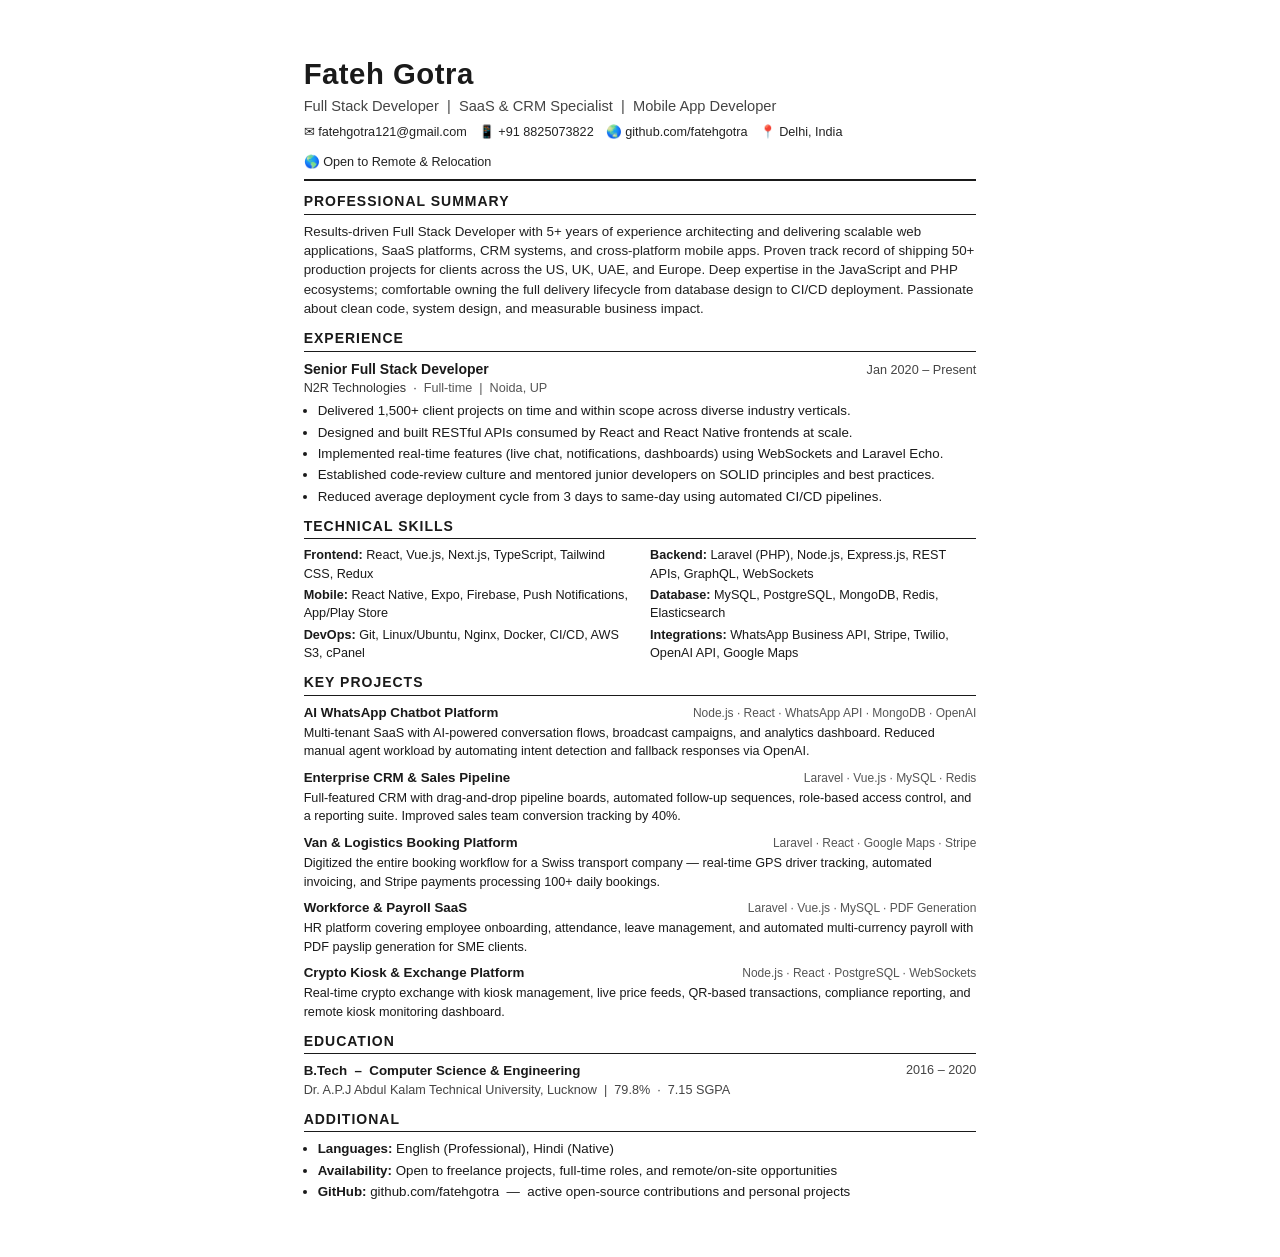
==== resume-source.html @ 2e9ee9f5 "Deploy portfolio to root" ====
<!DOCTYPE html>
<html lang="en">
<head>
<meta charset="UTF-8">
<meta name="viewport" content="width=device-width, initial-scale=1.0">
<title>Fateh Gotra – Full Stack Developer</title>
<style>
  * { margin: 0; padding: 0; box-sizing: border-box; }
  body {
    font-family: 'Arial', sans-serif;
    font-size: 10.5pt;
    color: #1a1a1a;
    line-height: 1.45;
    background: #fff;
  }
  .page {
    width: 210mm;
    min-height: 297mm;
    margin: 0 auto;
    padding: 14mm 16mm 12mm 16mm;
  }

  /* HEADER */
  .header { border-bottom: 2px solid #1a1a1a; padding-bottom: 8px; margin-bottom: 10px; }
  .name { font-size: 22pt; font-weight: 700; letter-spacing: 0.5px; }
  .title { font-size: 11pt; color: #444; margin-top: 1px; }
  .contact-row {
    display: flex;
    flex-wrap: wrap;
    gap: 12px;
    margin-top: 5px;
    font-size: 9.5pt;
    color: #222;
  }
  .contact-row span { display: flex; align-items: center; gap: 4px; }

  /* SECTION */
  .section { margin-bottom: 10px; }
  .section-title {
    font-size: 10.5pt;
    font-weight: 700;
    text-transform: uppercase;
    letter-spacing: 1px;
    border-bottom: 1px solid #1a1a1a;
    padding-bottom: 2px;
    margin-bottom: 7px;
  }

  /* SUMMARY */
  .summary p { font-size: 10pt; color: #222; }

  /* EXPERIENCE */
  .job { margin-bottom: 9px; }
  .job-header { display: flex; justify-content: space-between; align-items: baseline; }
  .job-title { font-weight: 700; font-size: 10.5pt; }
  .job-period { font-size: 9.5pt; color: #444; white-space: nowrap; }
  .job-company { font-size: 9.5pt; color: #333; margin-bottom: 4px; }
  .job-company em { font-style: normal; color: #555; }
  ul { padding-left: 14px; }
  ul li { margin-bottom: 2px; font-size: 10pt; }

  /* SKILLS */
  .skills-grid { display: grid; grid-template-columns: 1fr 1fr; gap: 3px 20px; }
  .skill-row { font-size: 9.5pt; }
  .skill-cat { font-weight: 700; display: inline; }

  /* PROJECTS */
  .project { margin-bottom: 7px; }
  .project-header { display: flex; justify-content: space-between; align-items: baseline; }
  .project-name { font-weight: 700; font-size: 10pt; }
  .project-tech { font-size: 9pt; color: #555; }
  .project p { font-size: 9.5pt; margin-top: 2px; }

  /* EDUCATION / EXTRAS */
  .edu-row { display: flex; justify-content: space-between; }
  .edu-title { font-weight: 700; font-size: 10pt; }
  .edu-year { font-size: 9.5pt; color: #444; }
  .edu-sub { font-size: 9.5pt; color: #444; }

  @media print {
    body { -webkit-print-color-adjust: exact; print-color-adjust: exact; }
    .page { padding: 12mm 15mm; }
  }
</style>
</head>
<body>
<div class="page">

  <!-- HEADER -->
  <div class="header">
    <div class="name">Fateh Gotra</div>
    <div class="title">Full Stack Developer &nbsp;|&nbsp; SaaS &amp; CRM Specialist &nbsp;|&nbsp; Mobile App Developer</div>
    <div class="contact-row">
      <span>&#9993; fatehgotra121@gmail.com</span>
      <span>&#128241; +91 8825073822</span>
      <span>&#127759; github.com/fatehgotra</span>
      <span>&#128205; Delhi, India</span>
      <span>&#127758; Open to Remote &amp; Relocation</span>
    </div>
  </div>

  <!-- SUMMARY -->
  <div class="section summary">
    <div class="section-title">Professional Summary</div>
    <p>
      Results-driven Full Stack Developer with 5+ years of experience architecting and delivering scalable web applications,
      SaaS platforms, CRM systems, and cross-platform mobile apps. Proven track record of shipping 50+ production projects
      for clients across the US, UK, UAE, and Europe. Deep expertise in the JavaScript and PHP ecosystems; comfortable
      owning the full delivery lifecycle from database design to CI/CD deployment. Passionate about clean code, system
      design, and measurable business impact.
    </p>
  </div>

  <!-- EXPERIENCE -->
  <div class="section">
    <div class="section-title">Experience</div>

    <div class="job">
      <div class="job-header">
        <span class="job-title">Senior Full Stack Developer</span>
        <span class="job-period">Jan 2020 – Present</span>
      </div>
      <div class="job-company">N2R Technologies &nbsp;·&nbsp; <em>Full-time &nbsp;|&nbsp; Noida, UP</em></div>
      <ul>
        <li>Delivered 1,500+ client projects on time and within scope across diverse industry verticals.</li>
        <li>Designed and built RESTful APIs consumed by React and React Native frontends at scale.</li>
        <li>Implemented real-time features (live chat, notifications, dashboards) using WebSockets and Laravel Echo.</li>
        <li>Established code-review culture and mentored junior developers on SOLID principles and best practices.</li>
        <li>Reduced average deployment cycle from 3 days to same-day using automated CI/CD pipelines.</li>
      </ul>
    </div>

  </div>

  <!-- SKILLS -->
  <div class="section">
    <div class="section-title">Technical Skills</div>
    <div class="skills-grid">
      <div class="skill-row"><span class="skill-cat">Frontend:</span> React, Vue.js, Next.js, TypeScript, Tailwind CSS, Redux</div>
      <div class="skill-row"><span class="skill-cat">Backend:</span> Laravel (PHP), Node.js, Express.js, REST APIs, GraphQL, WebSockets</div>
      <div class="skill-row"><span class="skill-cat">Mobile:</span> React Native, Expo, Firebase, Push Notifications, App/Play Store</div>
      <div class="skill-row"><span class="skill-cat">Database:</span> MySQL, PostgreSQL, MongoDB, Redis, Elasticsearch</div>
      <div class="skill-row"><span class="skill-cat">DevOps:</span> Git, Linux/Ubuntu, Nginx, Docker, CI/CD, AWS S3, cPanel</div>
      <div class="skill-row"><span class="skill-cat">Integrations:</span> WhatsApp Business API, Stripe, Twilio, OpenAI API, Google Maps</div>
    </div>
  </div>

  <!-- KEY PROJECTS -->
  <div class="section">
    <div class="section-title">Key Projects</div>

    <div class="project">
      <div class="project-header">
        <span class="project-name">AI WhatsApp Chatbot Platform</span>
        <span class="project-tech">Node.js · React · WhatsApp API · MongoDB · OpenAI</span>
      </div>
      <p>Multi-tenant SaaS with AI-powered conversation flows, broadcast campaigns, and analytics dashboard. Reduced manual agent workload by automating intent detection and fallback responses via OpenAI.</p>
    </div>

    <div class="project">
      <div class="project-header">
        <span class="project-name">Enterprise CRM &amp; Sales Pipeline</span>
        <span class="project-tech">Laravel · Vue.js · MySQL · Redis</span>
      </div>
      <p>Full-featured CRM with drag-and-drop pipeline boards, automated follow-up sequences, role-based access control, and a reporting suite. Improved sales team conversion tracking by 40%.</p>
    </div>

    <div class="project">
      <div class="project-header">
        <span class="project-name">Van &amp; Logistics Booking Platform</span>
        <span class="project-tech">Laravel · React · Google Maps · Stripe</span>
      </div>
      <p>Digitized the entire booking workflow for a Swiss transport company — real-time GPS driver tracking, automated invoicing, and Stripe payments processing 100+ daily bookings.</p>
    </div>

    <div class="project">
      <div class="project-header">
        <span class="project-name">Workforce &amp; Payroll SaaS</span>
        <span class="project-tech">Laravel · Vue.js · MySQL · PDF Generation</span>
      </div>
      <p>HR platform covering employee onboarding, attendance, leave management, and automated multi-currency payroll with PDF payslip generation for SME clients.</p>
    </div>

    <div class="project">
      <div class="project-header">
        <span class="project-name">Crypto Kiosk &amp; Exchange Platform</span>
        <span class="project-tech">Node.js · React · PostgreSQL · WebSockets</span>
      </div>
      <p>Real-time crypto exchange with kiosk management, live price feeds, QR-based transactions, compliance reporting, and remote kiosk monitoring dashboard.</p>
    </div>
  </div>

  <!-- EDUCATION -->
  <div class="section">
    <div class="section-title">Education</div>
    <div class="edu-row">
      <span class="edu-title">B.Tech &nbsp;–&nbsp; Computer Science &amp; Engineering</span>
      <span class="edu-year">2016 – 2020</span>
    </div>
    <div class="edu-sub">Dr. A.P.J Abdul Kalam Technical University, Lucknow &nbsp;|&nbsp; 79.8% &nbsp;·&nbsp; 7.15 SGPA</div>
  </div>

  <!-- ADDITIONAL -->
  <div class="section">
    <div class="section-title">Additional</div>
    <ul>
      <li><strong>Languages:</strong> English (Professional), Hindi (Native)</li>
      <li><strong>Availability:</strong> Open to freelance projects, full-time roles, and remote/on-site opportunities</li>
      <li><strong>GitHub:</strong> github.com/fatehgotra &nbsp;—&nbsp; active open-source contributions and personal projects</li>
    </ul>
  </div>

</div>
</body>
</html>
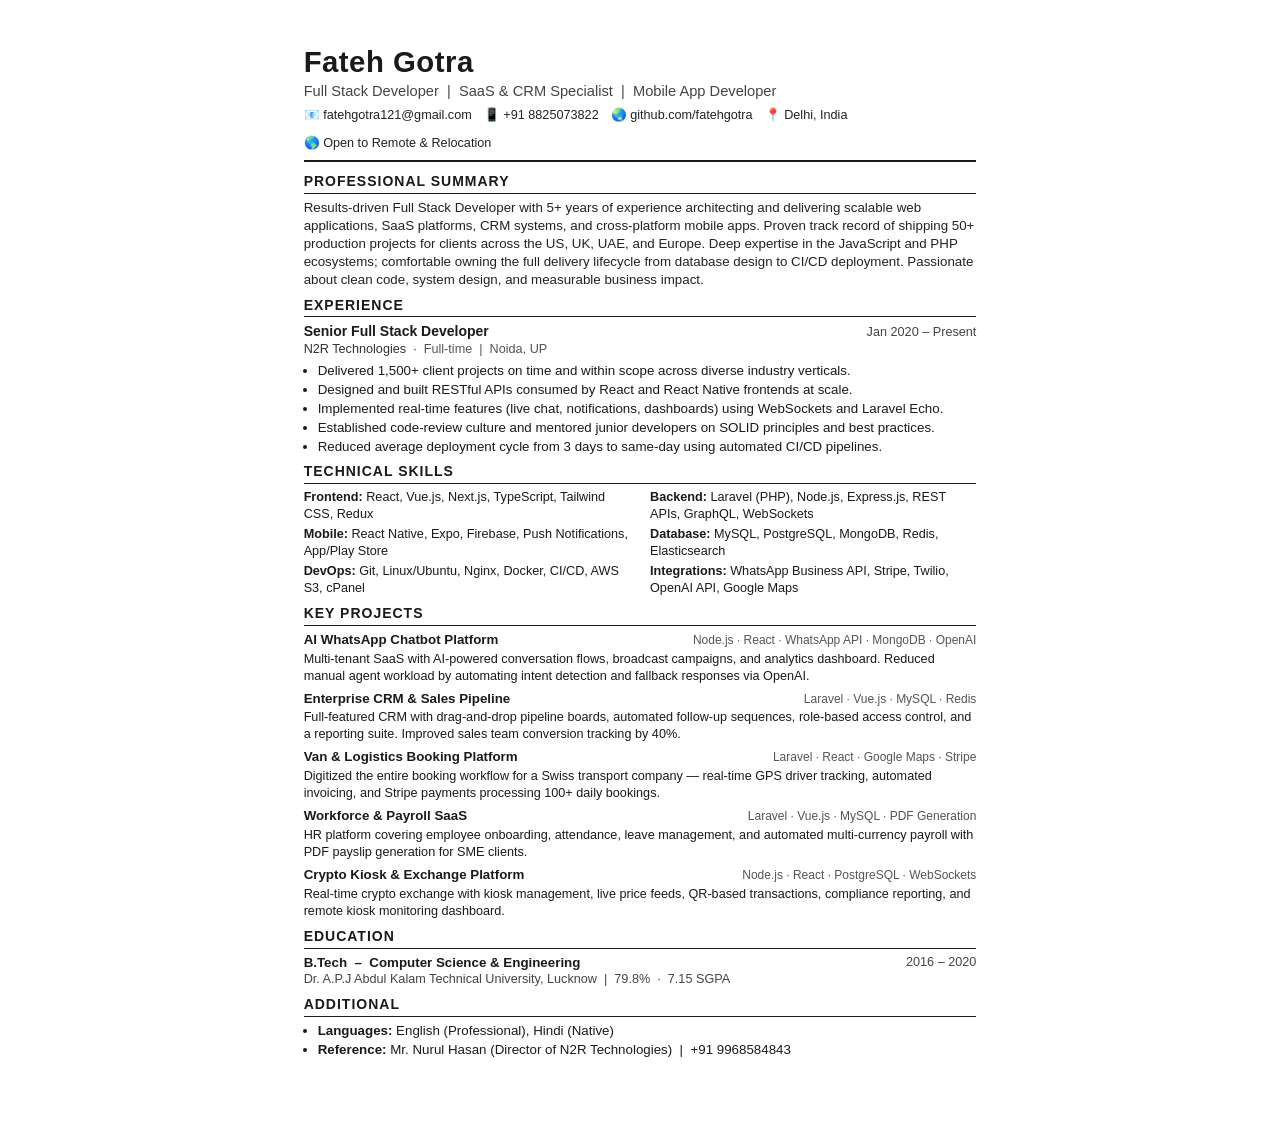
==== commit 47b01ab5: "Deploy portfolio build to GitHub Pages (main root)" ====
--- a/resume-source.html
+++ b/resume-source.html
@@ -10,14 +10,14 @@
     font-family: 'Arial', sans-serif;
     font-size: 10.5pt;
     color: #1a1a1a;
-    line-height: 1.45;
+    line-height: 1.34;
     background: #fff;
   }
   .page {
     width: 210mm;
     min-height: 297mm;
     margin: 0 auto;
-    padding: 14mm 16mm 12mm 16mm;
+    padding: 11mm 16mm 10mm 16mm;
   }
 
   /* HEADER */
@@ -35,7 +35,7 @@
   .contact-row span { display: flex; align-items: center; gap: 4px; }
 
   /* SECTION */
-  .section { margin-bottom: 10px; }
+  .section { margin-bottom: 7px; }
   .section-title {
     font-size: 10.5pt;
     font-weight: 700;
@@ -43,21 +43,21 @@
     letter-spacing: 1px;
     border-bottom: 1px solid #1a1a1a;
     padding-bottom: 2px;
-    margin-bottom: 7px;
+    margin-bottom: 5px;
   }
 
   /* SUMMARY */
   .summary p { font-size: 10pt; color: #222; }
 
   /* EXPERIENCE */
-  .job { margin-bottom: 9px; }
+  .job { margin-bottom: 6px; }
   .job-header { display: flex; justify-content: space-between; align-items: baseline; }
   .job-title { font-weight: 700; font-size: 10.5pt; }
   .job-period { font-size: 9.5pt; color: #444; white-space: nowrap; }
   .job-company { font-size: 9.5pt; color: #333; margin-bottom: 4px; }
   .job-company em { font-style: normal; color: #555; }
   ul { padding-left: 14px; }
-  ul li { margin-bottom: 2px; font-size: 10pt; }
+  ul li { margin-bottom: 1px; font-size: 10pt; }
 
   /* SKILLS */
   .skills-grid { display: grid; grid-template-columns: 1fr 1fr; gap: 3px 20px; }
@@ -65,7 +65,7 @@
   .skill-cat { font-weight: 700; display: inline; }
 
   /* PROJECTS */
-  .project { margin-bottom: 7px; }
+  .project { margin-bottom: 5px; }
   .project-header { display: flex; justify-content: space-between; align-items: baseline; }
   .project-name { font-weight: 700; font-size: 10pt; }
   .project-tech { font-size: 9pt; color: #555; }
@@ -77,9 +77,10 @@
   .edu-year { font-size: 9.5pt; color: #444; }
   .edu-sub { font-size: 9.5pt; color: #444; }
 
+  @page { size: A4; margin: 0; }
   @media print {
     body { -webkit-print-color-adjust: exact; print-color-adjust: exact; }
-    .page { padding: 12mm 15mm; }
+    .page { padding: 7mm 16mm 7mm 16mm; min-height: auto; }
   }
 </style>
 </head>
@@ -91,7 +92,7 @@
     <div class="name">Fateh Gotra</div>
     <div class="title">Full Stack Developer &nbsp;|&nbsp; SaaS &amp; CRM Specialist &nbsp;|&nbsp; Mobile App Developer</div>
     <div class="contact-row">
-      <span>&#9993; fatehgotra121@gmail.com</span>
+      <span>&#128231; fatehgotra121@gmail.com</span>
       <span>&#128241; +91 8825073822</span>
       <span>&#127759; github.com/fatehgotra</span>
       <span>&#128205; Delhi, India</span>
@@ -205,8 +206,7 @@
     <div class="section-title">Additional</div>
     <ul>
       <li><strong>Languages:</strong> English (Professional), Hindi (Native)</li>
-      <li><strong>Availability:</strong> Open to freelance projects, full-time roles, and remote/on-site opportunities</li>
-      <li><strong>GitHub:</strong> github.com/fatehgotra &nbsp;—&nbsp; active open-source contributions and personal projects</li>
+      <li><strong>Reference:</strong> Mr. Nurul Hasan (Director of N2R Technologies) &nbsp;|&nbsp; +91 9968584843</li>
     </ul>
   </div>
 
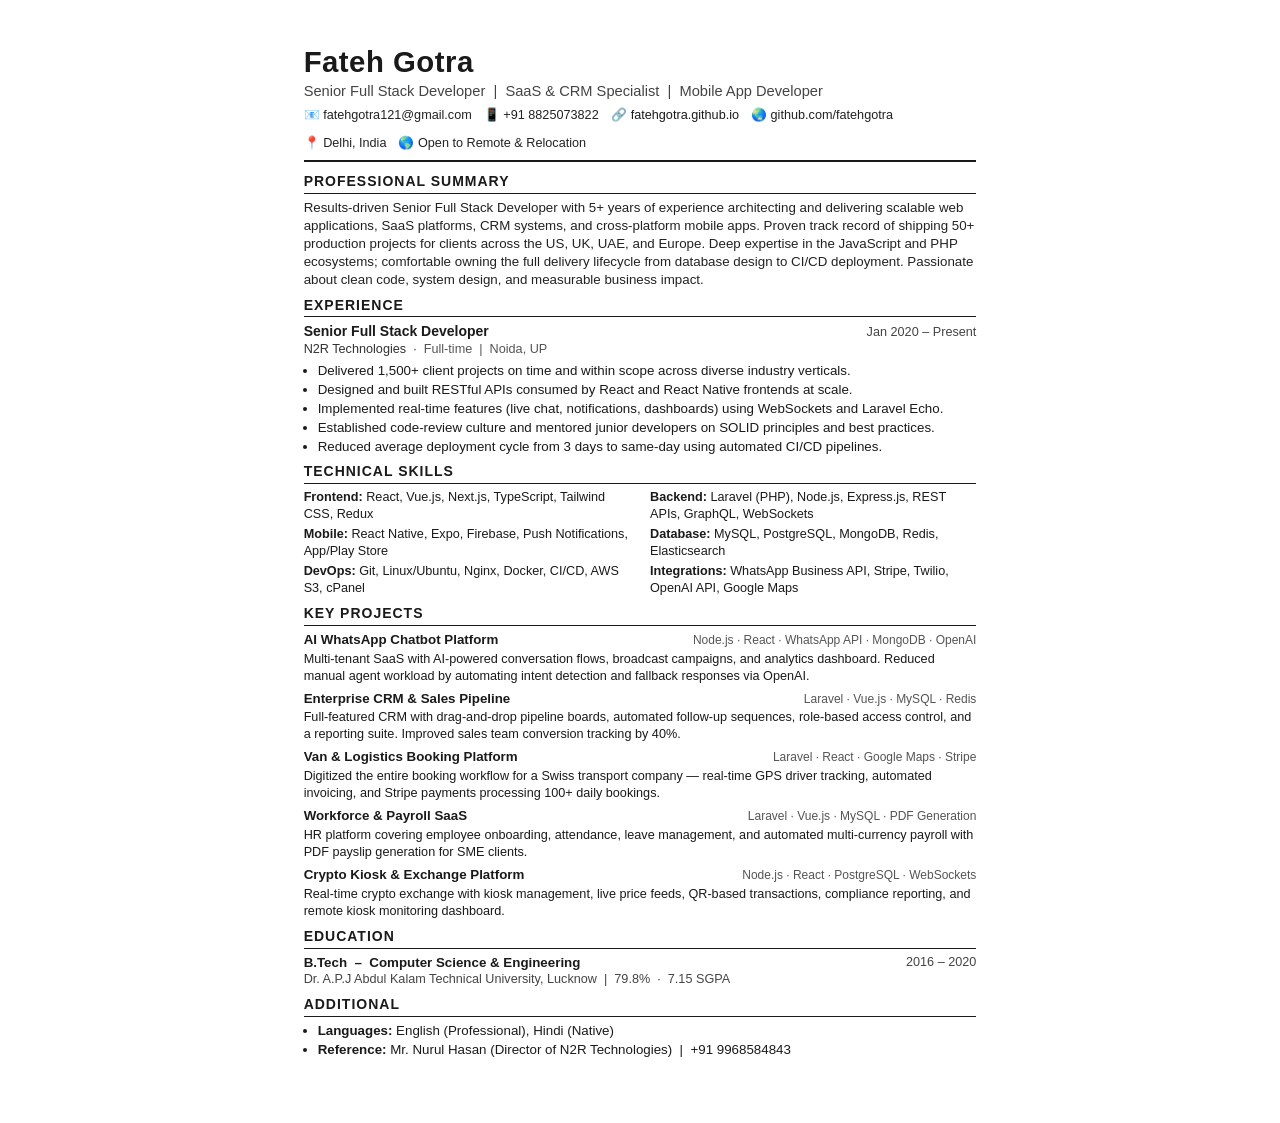
==== commit 8b23bcd2: "Add light/dark theme toggle (light default); retitle to Senior Full Stack Developer; add portfolio l" ====
--- a/resume-source.html
+++ b/resume-source.html
@@ -3,7 +3,7 @@
 <head>
 <meta charset="UTF-8">
 <meta name="viewport" content="width=device-width, initial-scale=1.0">
-<title>Fateh Gotra – Full Stack Developer</title>
+<title>Fateh Gotra – Senior Full Stack Developer</title>
 <style>
   * { margin: 0; padding: 0; box-sizing: border-box; }
   body {
@@ -90,10 +90,11 @@
   <!-- HEADER -->
   <div class="header">
     <div class="name">Fateh Gotra</div>
-    <div class="title">Full Stack Developer &nbsp;|&nbsp; SaaS &amp; CRM Specialist &nbsp;|&nbsp; Mobile App Developer</div>
+    <div class="title">Senior Full Stack Developer &nbsp;|&nbsp; SaaS &amp; CRM Specialist &nbsp;|&nbsp; Mobile App Developer</div>
     <div class="contact-row">
       <span>&#128231; fatehgotra121@gmail.com</span>
       <span>&#128241; +91 8825073822</span>
+      <span>&#128279; <a href="https://fatehgotra.github.io/" style="color:#1a1a1a; text-decoration:none;">fatehgotra.github.io</a></span>
       <span>&#127759; github.com/fatehgotra</span>
       <span>&#128205; Delhi, India</span>
       <span>&#127758; Open to Remote &amp; Relocation</span>
@@ -104,7 +105,7 @@
   <div class="section summary">
     <div class="section-title">Professional Summary</div>
     <p>
-      Results-driven Full Stack Developer with 5+ years of experience architecting and delivering scalable web applications,
+      Results-driven Senior Full Stack Developer with 5+ years of experience architecting and delivering scalable web applications,
       SaaS platforms, CRM systems, and cross-platform mobile apps. Proven track record of shipping 50+ production projects
       for clients across the US, UK, UAE, and Europe. Deep expertise in the JavaScript and PHP ecosystems; comfortable
       owning the full delivery lifecycle from database design to CI/CD deployment. Passionate about clean code, system
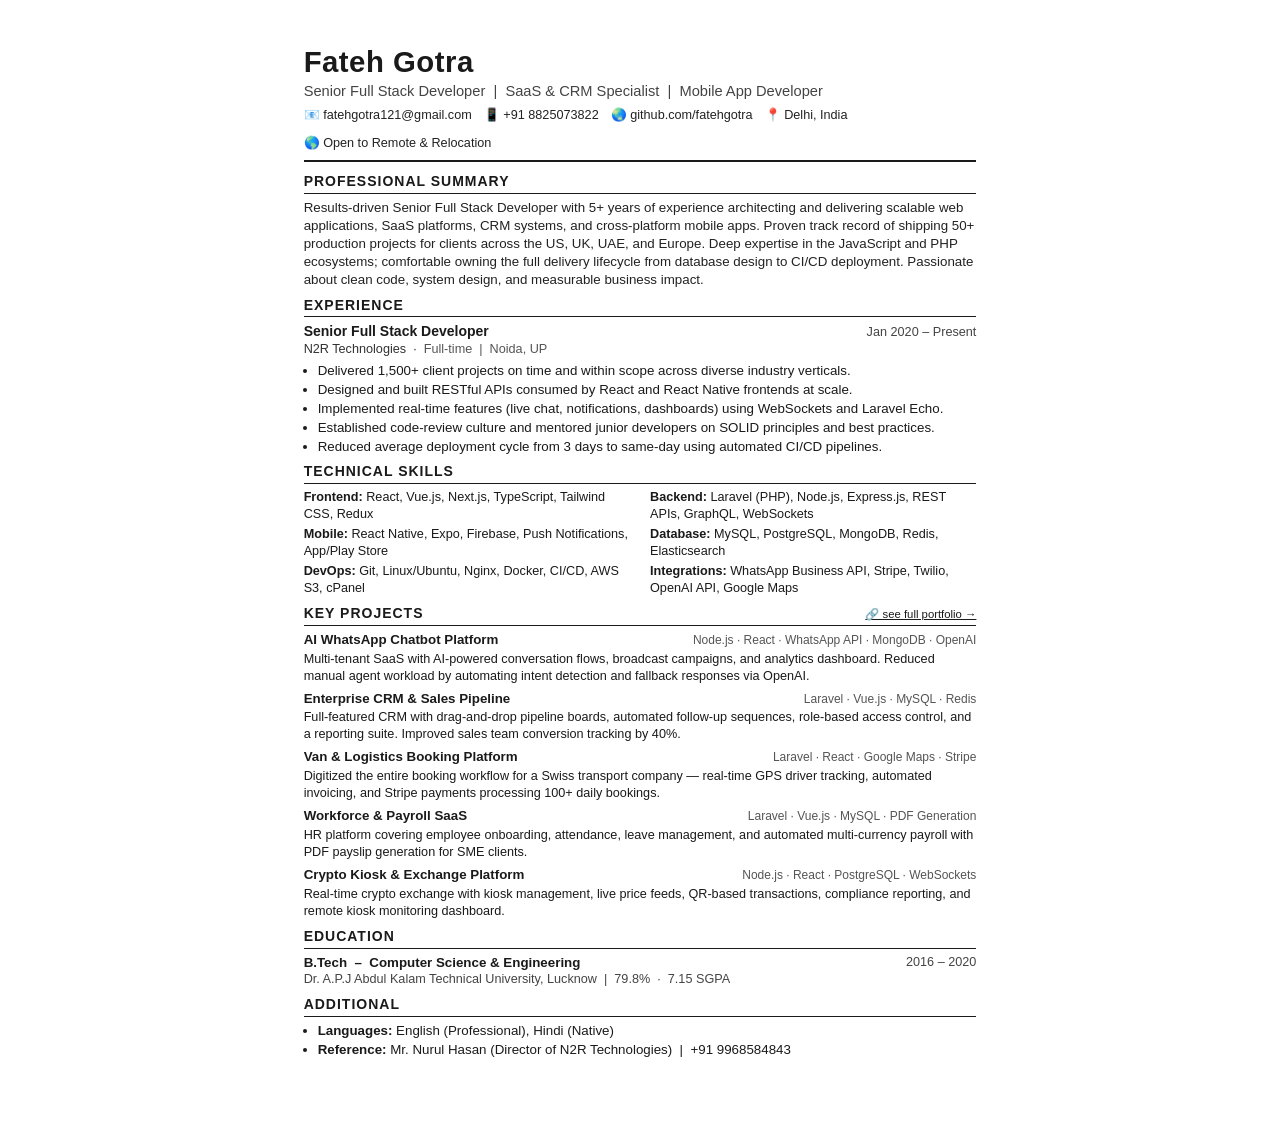
==== commit b2c27089: "Move portfolio link beside Key Projects heading (see full portfolio)" ====
--- a/resume-source.html
+++ b/resume-source.html
@@ -94,7 +94,6 @@
     <div class="contact-row">
       <span>&#128231; fatehgotra121@gmail.com</span>
       <span>&#128241; +91 8825073822</span>
-      <span>&#128279; <a href="https://fatehgotra.github.io/" style="color:#1a1a1a; text-decoration:none;">fatehgotra.github.io</a></span>
       <span>&#127759; github.com/fatehgotra</span>
       <span>&#128205; Delhi, India</span>
       <span>&#127758; Open to Remote &amp; Relocation</span>
@@ -149,7 +148,10 @@
 
   <!-- KEY PROJECTS -->
   <div class="section">
-    <div class="section-title">Key Projects</div>
+    <div class="section-title" style="display:flex; justify-content:space-between; align-items:baseline;">
+      <span>Key Projects</span>
+      <a href="https://fatehgotra.github.io/" style="font-size:8.5pt; font-weight:400; text-transform:none; letter-spacing:0; color:#1a1a1a; text-decoration:underline;">&#128279; see full portfolio &#8594;</a>
+    </div>
 
     <div class="project">
       <div class="project-header">
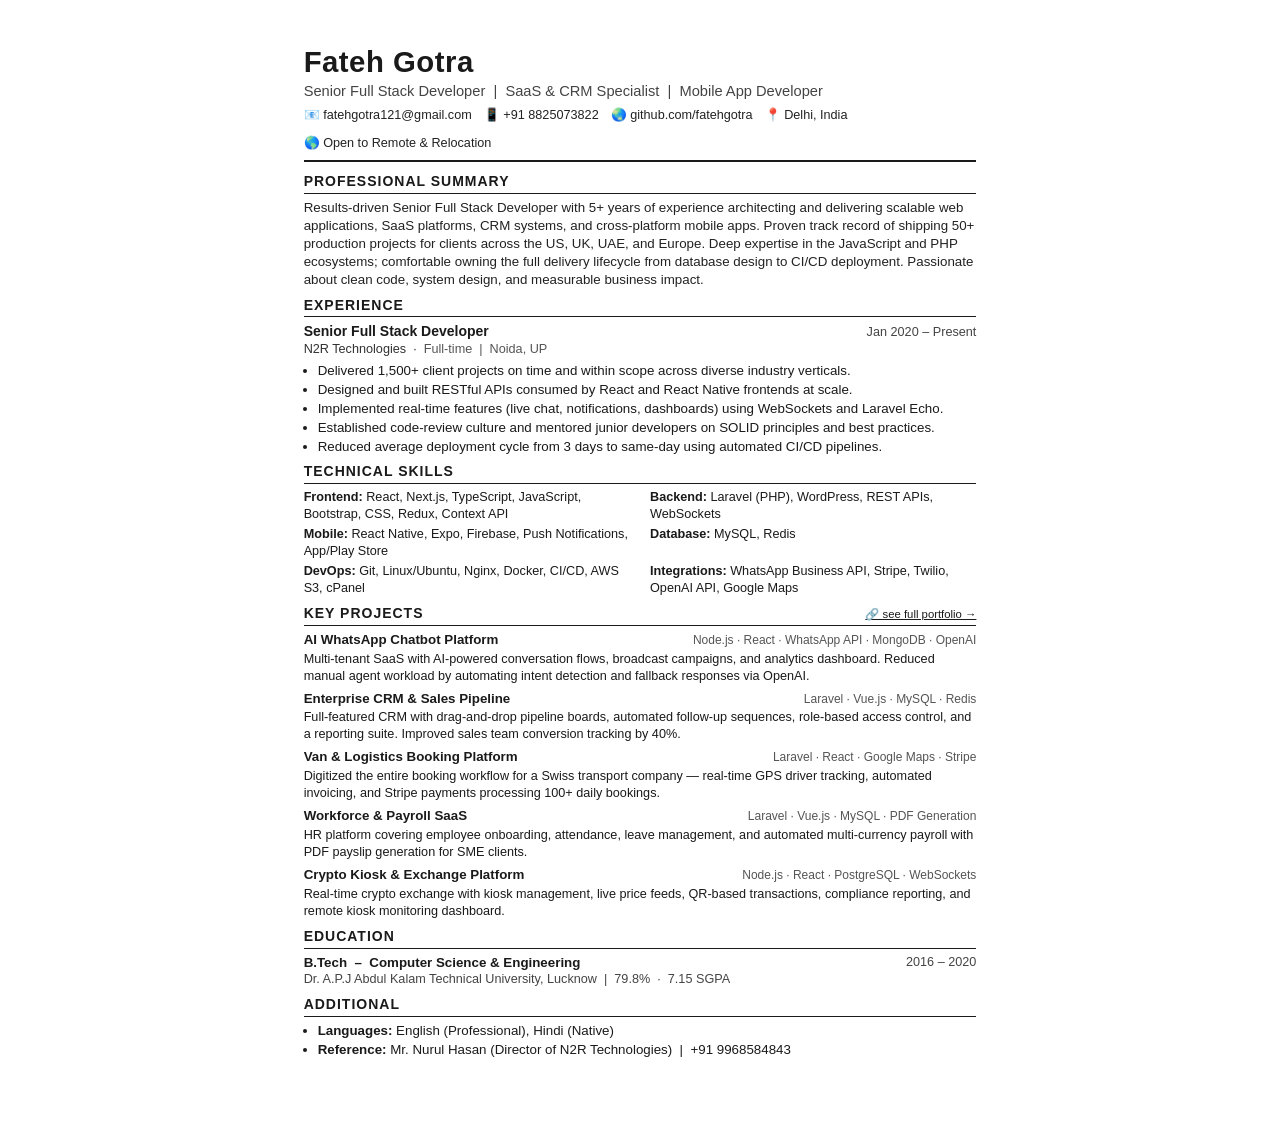
==== commit 5e7a9c86: "Update resume Technical Skills (Frontend/Backend/Database)" ====
--- a/resume-source.html
+++ b/resume-source.html
@@ -137,10 +137,10 @@
   <div class="section">
     <div class="section-title">Technical Skills</div>
     <div class="skills-grid">
-      <div class="skill-row"><span class="skill-cat">Frontend:</span> React, Vue.js, Next.js, TypeScript, Tailwind CSS, Redux</div>
-      <div class="skill-row"><span class="skill-cat">Backend:</span> Laravel (PHP), Node.js, Express.js, REST APIs, GraphQL, WebSockets</div>
+      <div class="skill-row"><span class="skill-cat">Frontend:</span> React, Next.js, TypeScript, JavaScript, Bootstrap, CSS, Redux, Context API</div>
+      <div class="skill-row"><span class="skill-cat">Backend:</span> Laravel (PHP), WordPress, REST APIs, WebSockets</div>
       <div class="skill-row"><span class="skill-cat">Mobile:</span> React Native, Expo, Firebase, Push Notifications, App/Play Store</div>
-      <div class="skill-row"><span class="skill-cat">Database:</span> MySQL, PostgreSQL, MongoDB, Redis, Elasticsearch</div>
+      <div class="skill-row"><span class="skill-cat">Database:</span> MySQL, Redis</div>
       <div class="skill-row"><span class="skill-cat">DevOps:</span> Git, Linux/Ubuntu, Nginx, Docker, CI/CD, AWS S3, cPanel</div>
       <div class="skill-row"><span class="skill-cat">Integrations:</span> WhatsApp Business API, Stripe, Twilio, OpenAI API, Google Maps</div>
     </div>
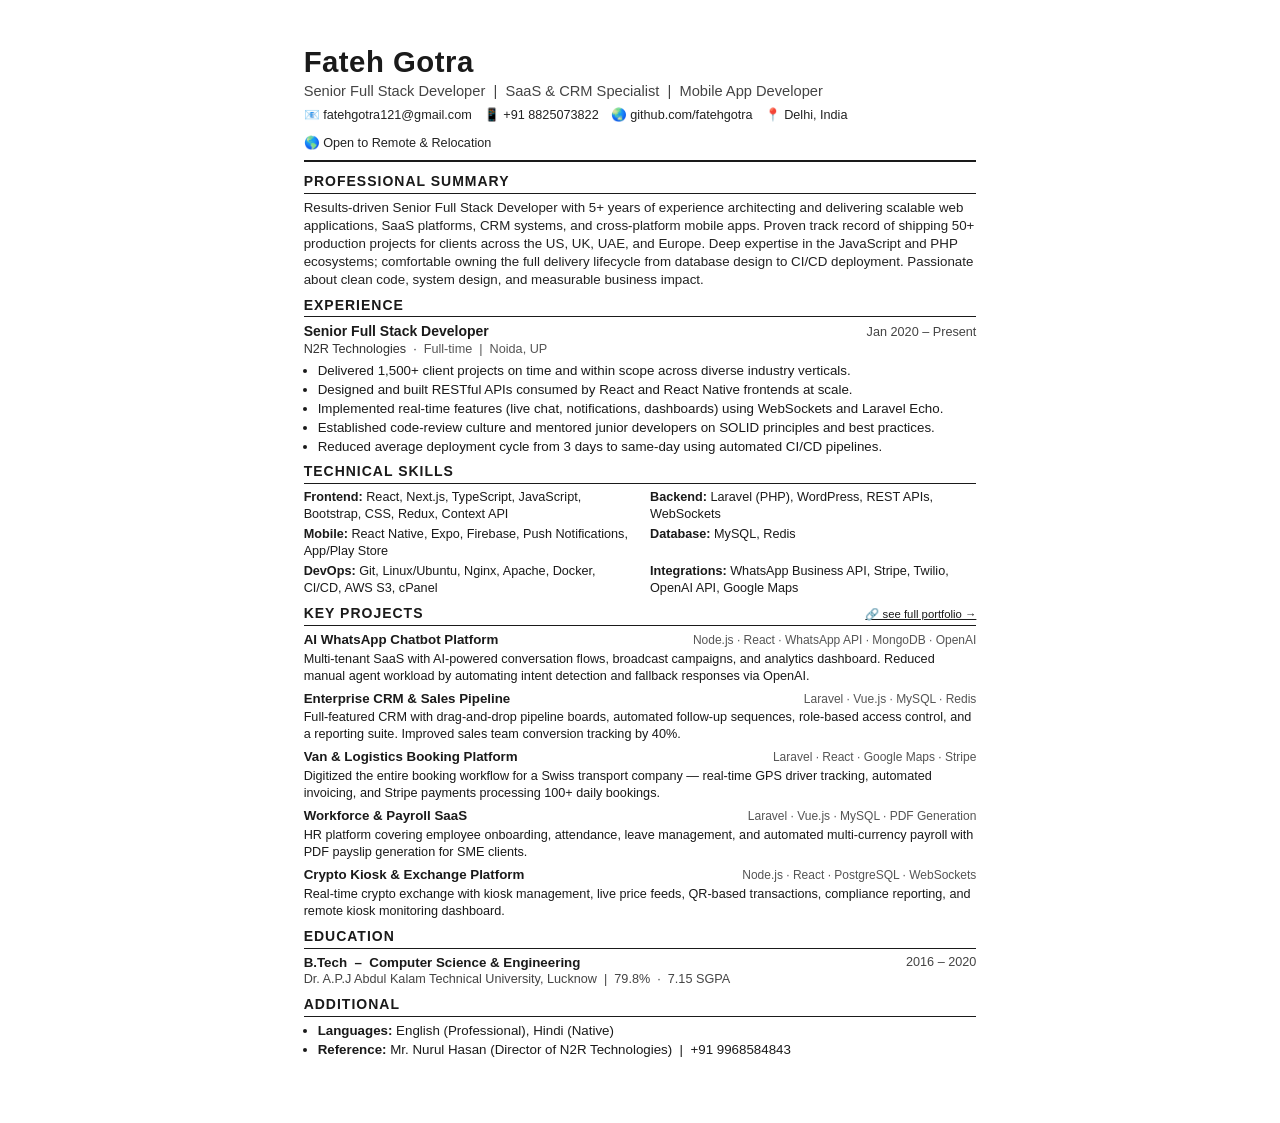
==== commit e9670234: "Add Apache to DevOps skills in resume" ====
--- a/resume-source.html
+++ b/resume-source.html
@@ -141,7 +141,7 @@
       <div class="skill-row"><span class="skill-cat">Backend:</span> Laravel (PHP), WordPress, REST APIs, WebSockets</div>
       <div class="skill-row"><span class="skill-cat">Mobile:</span> React Native, Expo, Firebase, Push Notifications, App/Play Store</div>
       <div class="skill-row"><span class="skill-cat">Database:</span> MySQL, Redis</div>
-      <div class="skill-row"><span class="skill-cat">DevOps:</span> Git, Linux/Ubuntu, Nginx, Docker, CI/CD, AWS S3, cPanel</div>
+      <div class="skill-row"><span class="skill-cat">DevOps:</span> Git, Linux/Ubuntu, Nginx, Apache, Docker, CI/CD, AWS S3, cPanel</div>
       <div class="skill-row"><span class="skill-cat">Integrations:</span> WhatsApp Business API, Stripe, Twilio, OpenAI API, Google Maps</div>
     </div>
   </div>
